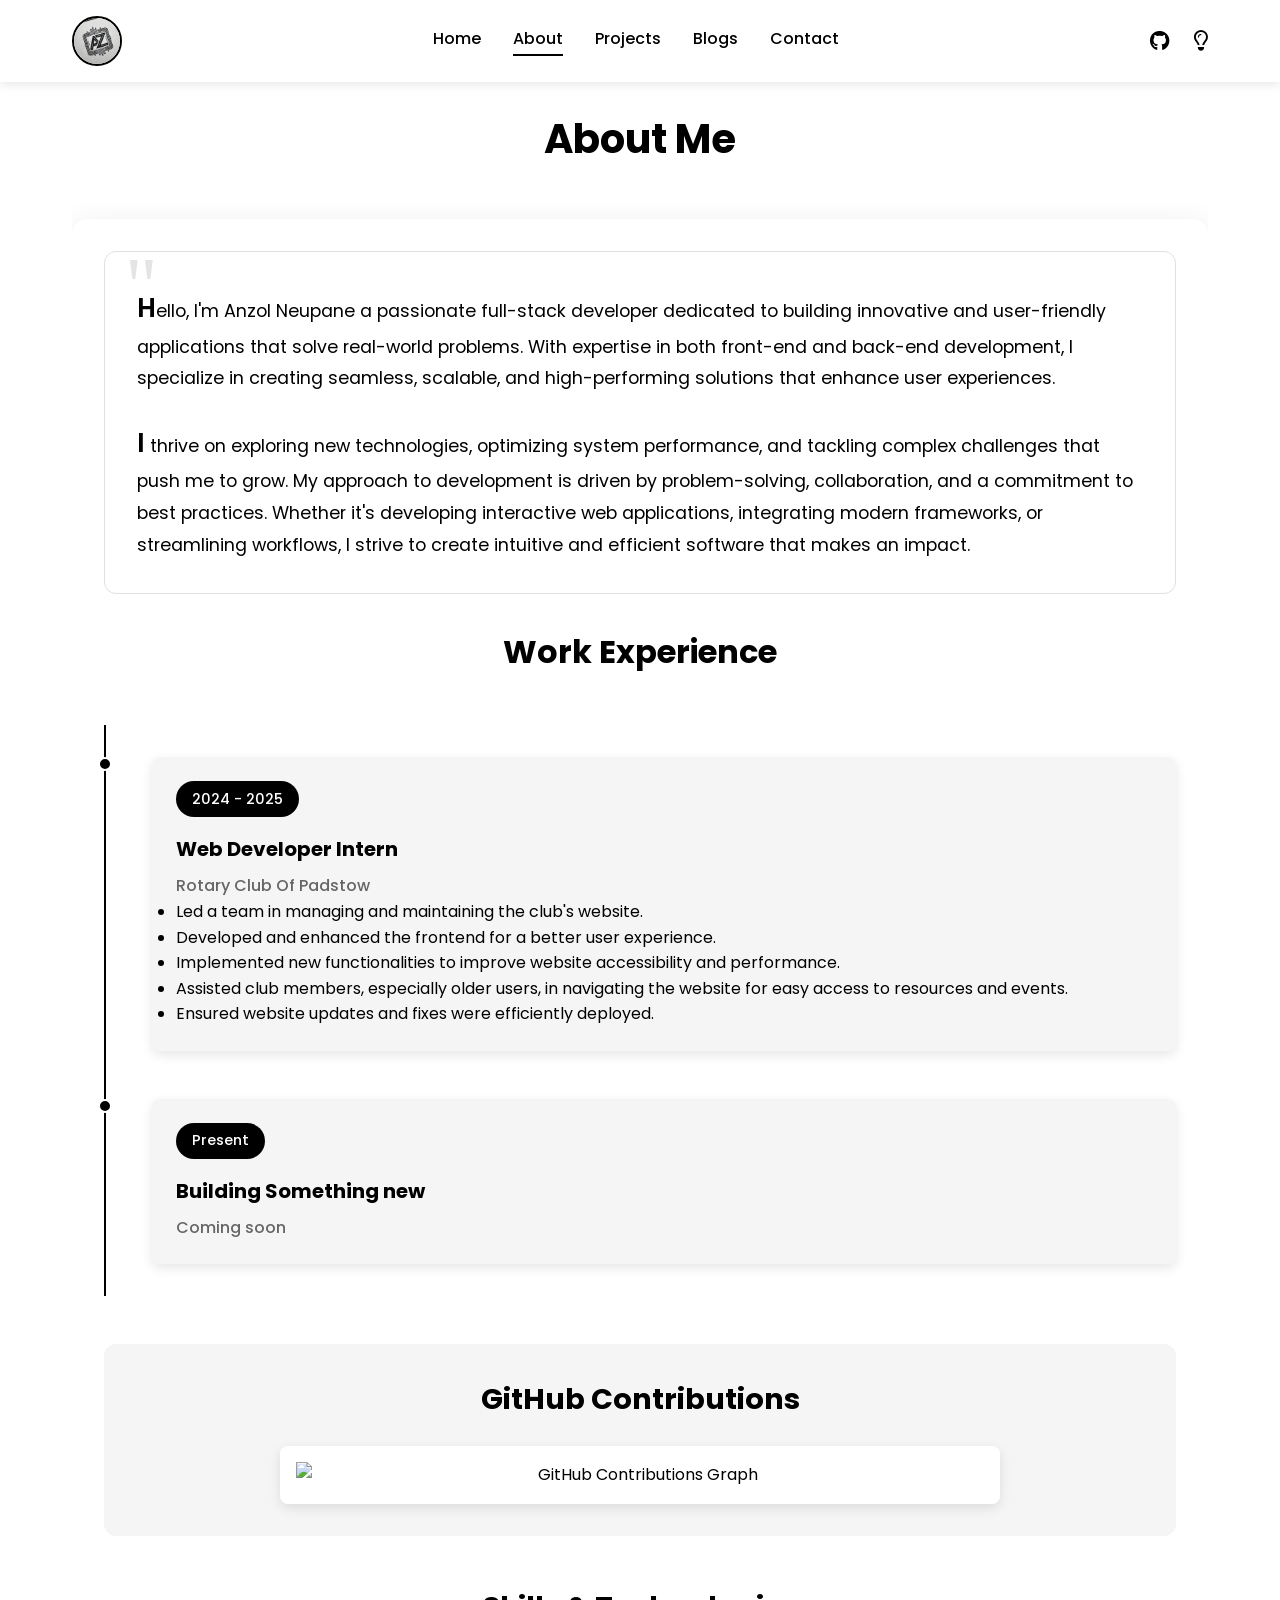
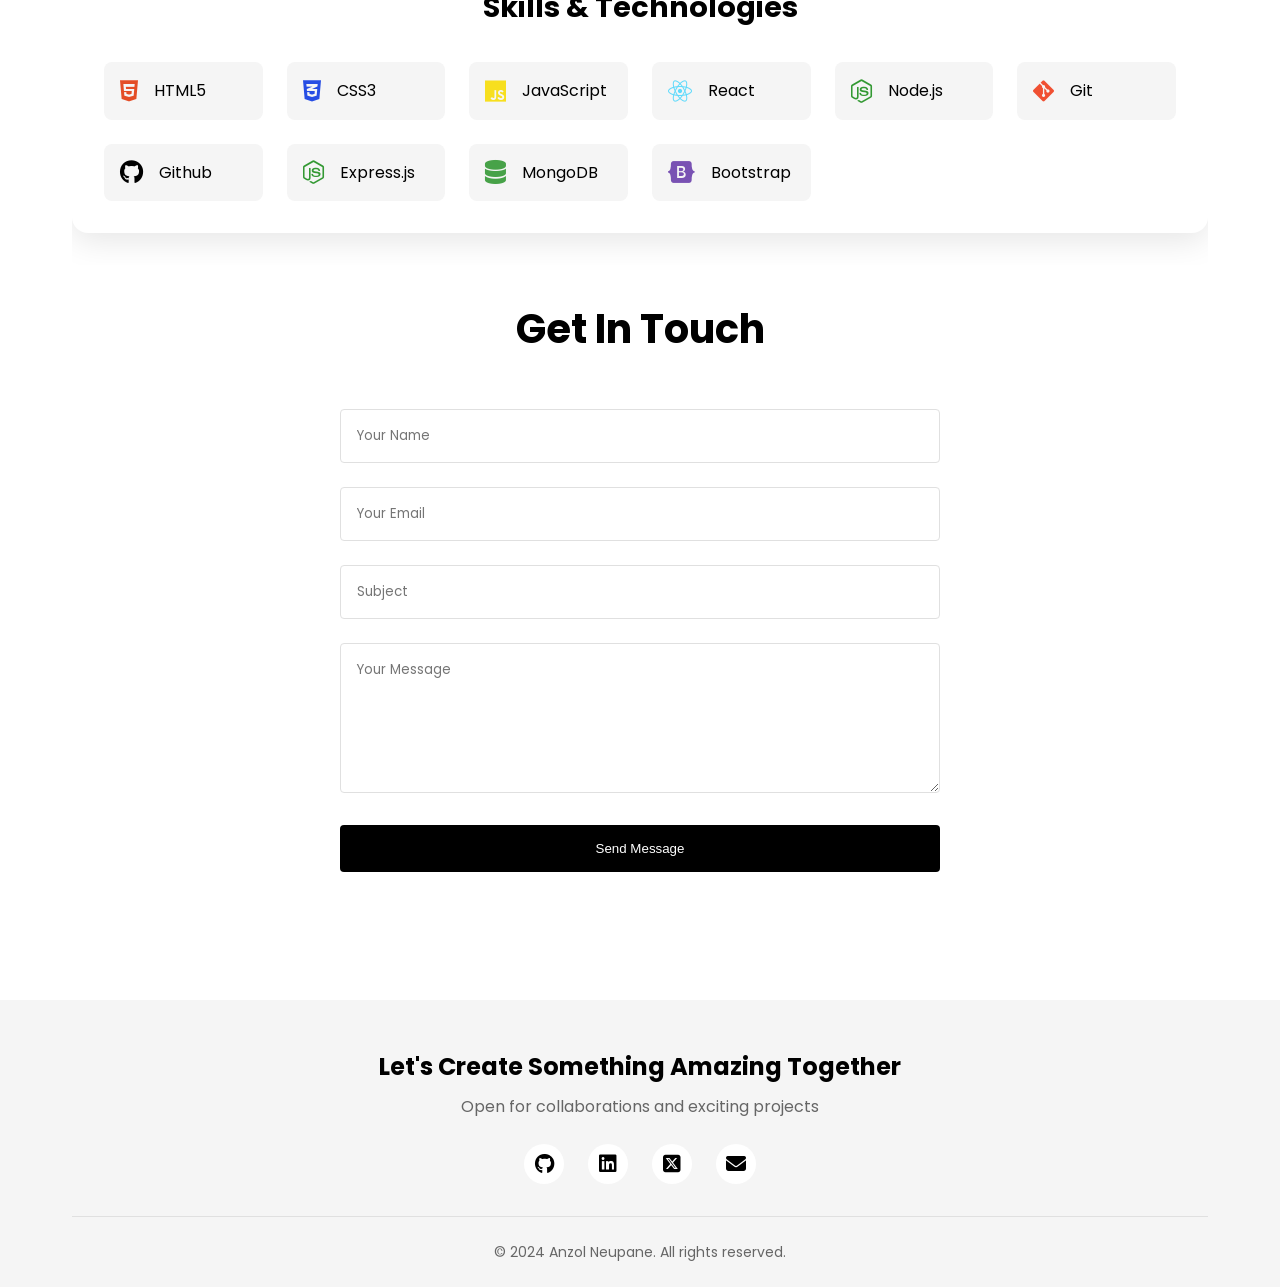
==== about.html @ 5ed71ace "portfolio added" ====
<!DOCTYPE html>
<html lang="en">
<head>
    <meta charset="UTF-8">
    <meta name="viewport" content="width=device-width, initial-scale=1.0">
    <title>About Me - Anzol Neupane</title>
    <link rel="stylesheet" href="style.css">
    <link rel="stylesheet" href="https://cdnjs.cloudflare.com/ajax/libs/font-awesome/6.4.2/css/all.min.css">
    <link href="https://fonts.googleapis.com/css2?family=Poppins:wght@300;400;500;600;700&display=swap" rel="stylesheet">
    <script src="https://cdn.jsdelivr.net/npm/@emailjs/browser@3/dist/email.min.js"></script>
    <script src="https://cdn.jsdelivr.net/npm/typed.js@2.0.12"></script>
</head>
<body>
    <nav>
        <div class="nav-content">
            <div class="nav-left">
                <img src="assets/AZ-LOGO.webp" alt="profile" class="profile-img">
            </div>
            <div class="menu">
                <a href="index.html">Home</a>
                <a href="#" class="active">About</a>
                <a href="projects.html">Projects</a>
                <a href="blogs.html">Blogs</a>
                <a href="/#contact">Contact</a>
            </div>
            <div class="icons">
                <a href="https://github.com/anzol83" target="_blank" rel="noopener noreferrer">
                    <i class="fab fa-github"></i>
                </a>
                <button id="dark-mode-toggle">
                    <i class="fa-regular fa-lightbulb"></i>
                </button>
                <button id="menu-toggle" class="menu-toggle">
                    <i class="fas fa-bars"></i>
                </button>
            </div>
        </div>
    </nav>

    <div class="mobile-menu">
        <a href="index.html" class="mobile-link">Home</a>
        <a href="/" class="mobile-link active">About</a>
        <a href="projects.html" class="mobile-link">Projects</a>
        <a href="/#blogs" class="mobile-link">Blogs</a>
        <a href="/#contact" class="mobile-link">Contact</a>
    </div>

    <main class="content">
        <section class="about-section section">
            <h1 class="section-title">About Me</h1>
            <div class="about-content">
                <div class="about-text">
                    <p>Hello, I'm Anzol Neupane a passionate full-stack developer dedicated to building innovative and user-friendly applications 
                        that solve real-world problems. With expertise in both front-end and back-end development, I specialize in 
                        creating seamless, scalable, and high-performing solutions that enhance user experiences.</p>
                    
                    <p>I thrive on exploring new technologies, optimizing system performance, and tackling complex challenges that 
                        push me to grow. My approach to development is driven by problem-solving, collaboration, and a commitment to 
                        best practices. Whether it's developing interactive web applications, integrating modern frameworks, or streamlining 
                        workflows, I strive to create intuitive and efficient software that makes an impact.</p>

                </div>

                <div class="work-experience">
                    <h2>Work Experience</h2>
                    <div class="timeline">
                        <div class="timeline-item">
                            <div class="timeline-dot"></div>
                            <div class="timeline-content">
                                <div class="timeline-date">2024 - 2025</div>
                                <h3>Web Developer Intern</h3>
                                <h4>Rotary Club Of Padstow</h4>
                                <ul>
                                    <li>Led a team in managing and maintaining the club's website.</li>
                                    <li>Developed and enhanced the frontend for a better user experience.</li>
                                    <li>Implemented new functionalities to improve website accessibility and performance.</li>
                                    <li>Assisted club members, especially older users, in navigating the website for easy access to resources and events.</li>
                                    <li>Ensured website updates and fixes were efficiently deployed.</li>
                                  </ul>
                            </div>
                        </div>

                        <div class="timeline-item">
                            <div class="timeline-dot"></div>
                            <div class="timeline-content">
                                <div class="timeline-date">Present</div>
                                <h3>Building Something new</h3>
                                <h4>Coming soon</h4>
                            </div>
                        </div>
                    </div>
                </div>

                <div class="github-contributions">
                    <h2>GitHub Contributions</h2>
                    <img src="https://ghchart.rshah.org/anzol83" alt="GitHub Contributions Graph" class="contributions-graph">
                </div>

                <div class="skills-section">
                    <h2>Skills & Technologies</h2>
                    <div class="skills-grid">
                        <div class="skill-item">
                            <i class="fab fa-html5"></i>
                            <span>HTML5</span>
                        </div>
                        <div class="skill-item">
                            <i class="fab fa-css3-alt"></i>
                            <span>CSS3</span>
                        </div>
                        <div class="skill-item">
                            <i class="fab fa-js"></i>
                            <span>JavaScript</span>
                        </div>
                        <div class="skill-item">
                            <i class="fab fa-react"></i>
                            <span>React</span>
                        </div>
                        <div class="skill-item">
                            <i class="fab fa-node-js"></i>
                            <span>Node.js</span>
                        </div>
                        <div class="skill-item">
                            <i class="fab fa-git-alt"></i>
                            <span>Git</span>
                        </div>
                        <div class="skill-item">
                            <i class="fa-brands fa-github"></i>
                            <span>Github</span>
                        </div>
                        <div class="skill-item">
                            <i class="fab fa-node-js"></i>
                            <span>Express.js</span>
                        </div>
                        <div class="skill-item">
                            <i class="fas fa-database"></i>
                            <span>MongoDB</span>
                        </div>
                        <div class="skill-item">
                            <i class="fa-brands fa-bootstrap"></i>
                            <span>Bootstrap</span>
                        </div>
                        
                        </div>
                    </div>
                </div>
            </div>
        </section>

        <!-- Get In Touch Section -->
        <section id="contact" class="section">
            <h2 class="section-title">Get In Touch</h2>
            <form id="contact-form" class="contact-form">
                <div class="form-group">
                    <input type="text" id="name" name="name" required placeholder="Your Name">
                </div>
                <div class="form-group">
                    <input type="email" id="email" name="email" required placeholder="Your Email">
                </div>
                <div class="form-group">
                    <input type="text" id="subject" name="subject" required placeholder="Subject">
                </div>
                <div class="form-group">
                    <textarea id="message" name="message" required placeholder="Your Message"></textarea>
                </div>
                <button type="submit" class="submit-btn">Send Message</button>
            </form>
        </section>
    </main>

        <!-- Footer Section  -->
        <footer class="footer">
            <div class="footer-content">
                <div class="footer-info">
                    <h3>Let's Create Something Amazing Together</h3>
                    <p>Open for collaborations and exciting projects</p>
                    <div class="footer-social">
                        <a href="https://github.com/anzol83" target="_blank" rel="noopener noreferrer">
                            <i class="fab fa-github"></i>
                        </a>
                        <a href="https://www.linkedin.com/in/anzol-neupane-276894250/" target="_blank" rel="noopener noreferrer">
                            <i class="fab fa-linkedin"></i>
                        </a>
                        <a href="https://x.com/az_anzol" target="_blank" rel="noopener noreferrer">
                            <i class="fa-brands fa-square-x-twitter"></i>
                        </a>
                        <a href="mailto:angelneupane83@gmail.com">
                            <i class="fas fa-envelope"></i>
                        </a>
                    </div>
                </div>

                <div class="footer-bottom">
                    <p>&copy; 2024 Anzol Neupane. All rights reserved.</p>
                </div>
            </div>
        </footer>  

    <script src="script.js"></script>
</body>
</html>
---- style.css ----
/* CSS Root Styles */
 :root {
  --primary-color: #000000;    /* Main brand color */
  --secondary-color: #666666;  /* Secondary text and elements */
  --text-color: #000000;       /* Default text color */
  --bg-color: #ffffff;         /* Background color */
  --accent-color: #f5f5f5;     /* Subtle background variations */
  --border-color: #e0e0e0;     /* Border and separator color */
  --transition: all 0.3s ease; /* Standard transition for animations */
}

/* Dark Mode Theme */
html.dark {
  --primary-color: #ffffff;
  --secondary-color: #999999;
  --text-color: #ffffff;
  --bg-color: #000000;
  --accent-color: #1a1a1a;
  --border-color: #333333;
}

/* Reset default styles and set box-sizing */
* {
  margin: 0;
  padding: 0;
  box-sizing: border-box;
}

/* Enable smooth scrolling behavior and add padding for fixed header */
html {
  scroll-behavior: smooth;
  scroll-padding-top: 80px;
}

/* Base body styles */
body {
  font-family: 'Poppins', sans-serif;
  background-color: var(--bg-color);
  color: var(--text-color);
  line-height: 1.6;
  transition: background-color 0.3s, color 0.3s;
}

/* Navigation Bar */
nav {
  position: fixed;
  top: 0;
  left: 0;
  right: 0;
  background-color: var(--bg-color);
  z-index: 1000;
  box-shadow: 0 2px 10px rgba(0, 0, 0, 0.1);
}

/* Navigation content container */
.nav-content {
  max-width: 1200px;
  margin: 0 auto;
  padding: 1rem 2rem;
  display: flex;
  align-items: center;
  justify-content: space-between;
}

/* Left side of navigation (logo area) */
.nav-left {
  display: flex;
  align-items: center;
  gap: 1rem;
}

.nav-name {
  font-size: 1.2rem;
  font-weight: 600;
}

/* Profile image in navigation */
.profile-img {
  width: 50px;
  height: 50px;
  border-radius: 50%;
  object-fit: cover;
  border: 2px solid var(--primary-color);
}

/* Navigation menu links */
.menu {
  display: flex;
  gap: 2rem;
}

/* Individual menu links */
.menu a {
  color: var(--text-color);
  text-decoration: none;
  font-weight: 500;
  transition: var(--transition);
  position: relative;
  padding-bottom: 4px;
}

/* Animated underline effect for menu links */
.menu a::after {
  content: '';
  position: absolute;
  bottom: 0;
  left: 0;
  width: 0;
  height: 2px;
  background-color: var(--primary-color);
  transition: width 0.3s ease;
}

.menu a:hover::after,
.menu a.active::after {
  width: 100%;
}

/* Navigation icons (GitHub, dark mode toggle, menu) */
.icons {
  display: flex;
  gap: 1.5rem;
  align-items: center;
}

.icons a, .icons button {
  color: var(--text-color);
  text-decoration: none;
  font-size: 1.25rem;
  background: none;
  border: none;
  cursor: pointer;
  transition: var(--transition);
}

.icons a:hover, .icons button:hover {
  color: var(--primary-color);
  transform: translateY(-2px);
}

/* Mobile menu toggle button */
.menu-toggle {
  display: none;
  background: none;
  border: none;
  cursor: pointer;
  padding: 0.5rem;
  transition: var(--transition);
}

.menu-toggle i {
  font-size: 1.5rem;
  transition: transform 0.3s ease;
}

/* Mobile navigation menu */
.mobile-menu {
  display: none;
  position: fixed;
  top: 80px;
  left: 0;
  right: 0;
  background-color: var(--bg-color);
  padding: 0;
  transform: translateY(-100%);
  transition: transform 0.3s ease;
  box-shadow: 0 4px 12px rgba(0, 0, 0, 0.1);
  z-index: 999;
}

/* Active state for mobile menu */
.mobile-menu.active {
  transform: translateY(0);
}

/* Mobile menu links */
.mobile-link {
  display: block;
  padding: 1rem 2rem;
  color: var(--text-color);
  text-decoration: none;
  font-weight: 500;
  transition: var(--transition);
  border-bottom: 1px solid var(--border-color);
}

.mobile-link:hover,
.mobile-link.active {
  background-color: var(--accent-color);
  padding-left: 2.5rem;
  color: var(--primary-color);
}

/* Main content container */
.content {
  max-width: 1200px;
  margin: 0 auto;
  padding: 80px 2rem 2rem;
}

/* Hero Section */
.hero-section {
  min-height: calc(100vh - 100px);
  display: flex;
  align-items: center;
  justify-content: center;
}

/* Hero content layout */
.hero-content {
  width: 100%;
  display: flex;
  align-items: center;
  justify-content: space-between;
  gap: 4rem;
}

/* Hero text content */
.hero-text {
  flex: 1;
}

.name {
  font-size: 3.5rem;
  font-weight: 700;
  margin-bottom: 1rem;
  color: var(--primary-color);
}

.hero-description {
  font-size: 1.25rem;
  color: var(--secondary-color);
  margin-bottom: 2rem;
  max-width: 600px;
}

/* Hero image container with glow effect */
.hero-image {
  flex: 1;
  position: relative;
  display: flex;
  justify-content: center;
  align-items: center;
}

/* Glow effect */
.image-glow {
  position: absolute;
  width: 100%;
  height: 100%;
  background: radial-gradient(circle at center, rgba(0,0,0,0.1) 0%, transparent 70%);
  filter: blur(20px);
  z-index: 1;
}

/* Profile image styling */
.profile-hero-img {
  width: 400px;
  height: 400px;
  border-radius: 50%;
  object-fit: cover;
  border: 4px solid var(--bg-color);
  box-shadow: 0 20px 40px rgba(0,0,0,0.1);
  position: relative;
  z-index: 2;
  transition: transform 0.5s ease;
}

.profile-hero-img:hover {
  transform: scale(1.02);
}

/* Hero section buttons */
.hero-buttons {
  display: flex;
  gap: 1rem;
  align-items: center;
}

/* about and resume button styles */
.about-btn, .resume-btn {
  min-width: 160px;
  display: inline-flex;
  align-items: center;
  justify-content: center;
  padding: 1rem 2rem;
  border-radius: 4px;
  transition: var(--transition);
  font-weight: 500;
  cursor: pointer;
  border: 2px solid var(--primary-color);
  text-decoration: none;
}

/* (About) button */
.about-btn {
  background-color: var(--primary-color);
  color: var(--bg-color);
  position: relative;
  overflow: hidden;
  z-index: 1;
}

.about-btn::before {
  content: '';
  position: absolute;
  top: 0;
  left: -100%;
  width: 100%;
  height: 100%;
  background-color: var(--bg-color);
  transition: transform 0.5s ease;
  z-index: -1;
}

.about-btn:hover::before {
  transform: translateX(100%);
}

.about-btn:hover {
  color: var(--primary-color);
  transform: translateY(-2px);
  box-shadow: 0 4px 12px rgba(0, 0, 0, 0.1);
}

/* (Resume) button */
.resume-btn {
  background-color: transparent;
  color: var(--primary-color);
  gap: 0.5rem;
}

.resume-btn i {
  font-size: 1.1rem;
  transition: transform 0.3s ease;
}

.resume-btn:hover {
  background-color: var(--primary-color);
  color: var(--bg-color);
  transform: translateY(-2px);
  box-shadow: 0 4px 12px rgba(0, 0, 0, 0.1);
}

.resume-btn:hover i {
  transform: translateY(-2px);
}

/* Section Styles */
.section {
  padding: 2rem 0;
}

.section-title {
  font-size: 2.5rem;
  font-weight: 700;
  margin-bottom: 3rem;
  text-align: center;
  color: var(--primary-color);
}

/* Projects Section */
.projects-grid {
  display: grid;
  grid-template-columns: repeat(2, 1fr);
  gap: 1.5rem;
  padding: 0 1rem;
  margin: 0 auto;
}

/* Individual project card */
.project-card {
  background-color: var(--accent-color);
  border-radius: 12px;
  overflow: hidden;
  transition: all 0.4s cubic-bezier(0.4, 0, 0.2, 1);
  position: relative;
  border: 1px solid var(--border-color);
  height: 100%;
  display: flex;
  flex-direction: column;
}

/* Project image container */
.project-image {
  position: relative;
  height: 200px;
  overflow: hidden;
}

.project-image img {
  width: 100%;
  height: 100%;
  object-fit: cover;
  transition: transform 0.7s cubic-bezier(0.4, 0, 0.2, 1);
}

/* Project overlay with buttons */
.project-overlay {
  position: absolute;
  inset: 0;
  background: linear-gradient(to top, 
      rgba(0, 0, 0, 0.9) 0%,
      rgba(0, 0, 0, 0.7) 50%,
      rgba(0, 0, 0, 0.4) 100%);
  display: flex;
  align-items: center;
  justify-content: center;
  opacity: 0;
  transition: all 0.4s ease;
}

/* Project buttons */
.project-buttons {
  display: flex;
  gap: 1rem;
  transform: translateY(20px);
  opacity: 0;
  transition: all 0.4s cubic-bezier(0.4, 0, 0.2, 1);
}

.project-btn {
  padding: 0.6rem 1.25rem;
  background: var(--bg-color);
  color: var(--primary-color);
  text-decoration: none;
  border-radius: 6px;
  font-weight: 500;
  font-size: 0.9rem;
  transition: all 0.3s ease;
  border: 2px solid var(--bg-color);
}

/* Project information */
.project-info {
  padding: 1.5rem;
  flex-grow: 1;
  display: flex;
  flex-direction: column;
}

.project-info h3 {
  font-size: 1.25rem;
  font-weight: 600;
  margin-bottom: 0.75rem;
  color: var(--primary-color);
}

.project-info p {
  color: var(--secondary-color);
  line-height: 1.5;
  margin-bottom: 1rem;
  font-size: 0.95rem;
  flex-grow: 1;
}

/* Project technologies */
.project-tech {
  display: flex;
  flex-wrap: wrap;
  gap: 0.5rem;
}

.project-tech span {
  padding: 0.35rem 0.75rem;
  background-color: var(--bg-color);
  border-radius: 20px;
  font-size: 0.8rem;
  font-weight: 500;
  color: var(--primary-color);
  border: 1px solid var(--border-color);
  transition: all 0.3s ease;
}

/* Project Links for Mobile */
.project-links {
  display: none;
  position: absolute;
  bottom: 0;
  left: 0;
  width: 100%;
  background: rgba(0, 0, 0, 0.8);
  /* color: white; */
  padding: 10px;
  text-align: center;
}

.project-links a {
  margin: 0 5px;
  text-decoration: none;
  /* color: white; */
  font-weight: bold;
}

/* View all buttons */
.view-all-projects,
.view-all-blogs {
  text-align: center;
  margin-top: 3rem;
}

.view-all-btn {
  display: inline-flex;
  align-items: center;
  gap: 0.75rem;
  padding: 1rem 2rem;
  background-color: var(--accent-color);
  color: var(--text-color);
  text-decoration: none;
  border-radius: 8px;
  font-weight: 500;
  transition: var(--transition);
  border: 2px solid var(--primary-color);
  position: relative;
  overflow: hidden;
}

.view-all-btn::before {
  content: '';
  position: absolute;
  top: 0;
  left: -100%;
  width: 100%;
  height: 100%;
  background-color: var(--primary-color);
  transition: transform 0.5s ease;
  z-index: 0;
}

.view-all-btn:hover::before {
  transform: translateX(100%);
}

.view-all-btn span,
.view-all-btn i {
  position: relative;
  z-index: 1;
}

.view-all-btn:hover {
  color: var(--bg-color);
  transform: translateY(-2px);
}

.view-all-btn:hover i {
  transform: translateX(4px);
}

/* Hover effect for project card */
.project-card:hover {
  transform: translateY(-6px);
  box-shadow: 0 12px 24px rgba(0, 0, 0, 0.1);
}

/* Hover effect for project image */
.project-card:hover .project-image img {
  transform: scale(1.1);
}

/* Hover effect for project overlay */
.project-card:hover .project-overlay {
  opacity: 1;
}

/* Hover effect for project buttons */
.project-card:hover .project-buttons {
  transform: translateY(0);
  opacity: 1;
}

/* Hover effect for project button */
.project-btn:hover {
  background: transparent;
  color: white;
  transform: translateY(-2px);
}

/* Hover effect for project links */
.project-card:hover .project-links,
.project-card:active .project-links {
  display: block;
}

/* Mobile and Tablet Styles */
@media screen and (max-width: 768px) {
  .projects-grid {
    grid-template-columns: 1fr; /* Single column on mobile */
  }

  .project-card {
    margin-bottom: 20px;
  }

  /* Show the links directly on mobile */
  .project-links {
    display: block; /* Always visible on mobile */
  }

  .project-btn {
    width: 100%;
    margin-top: 10px;
  }

  /* Show the project buttons only on mobile */
  .project-buttons {
    display: none; /* Show project buttons on mobile and tablet */
  }
}

/* Desktop and Larger Screens (force hidden links) */
@media screen and (min-width: 769px) {
  .project-links {
    display: none; /* Hidden on desktop and larger screens */
  }

  /* Hide project buttons on desktop and larger screens */
  .project-buttons {
    display: none; /* Hide project buttons on larger screens */
  }
}

/* Blog Section */
.blogs-container {
  max-width: 1000px;
  margin: 0 auto;
}

.blog-post {
  padding: 2rem;
  border-bottom: 1px solid var(--border-color);
  transition: var(--transition);
}

.blog-post:hover {
  background-color: var(--accent-color);
}

.blog-date {
  color: var(--secondary-color);
  font-size: 0.875rem;
  margin-bottom: 0.5rem;
}

.blog-title {
  font-size: 1.5rem;
  margin-bottom: 1rem;
  color: var(--primary-color);
}

.blog-excerpt {
  color: var(--secondary-color);
  margin-bottom: 1rem;
}

.read-more {
  color: var(--primary-color);
  text-decoration: none;
  font-weight: 500;
  display: inline-flex;
  align-items: center;
  gap: 0.5rem;
}

.read-more:hover i {
  transform: translateX(4px);
}

/* Contact Form Section */
.contact-form {
  max-width: 600px;
  margin: 0 auto;
}

.form-group {
  margin-bottom: 1.5rem;
}

.form-group input,
.form-group textarea {
  width: 100%;
  padding: 1rem;
  border: 1px solid var(--border-color);
  border-radius: 4px;
  font-family: inherit;
  transition: var(--transition);
  background-color: var(--bg-color);
  color: var(--text-color);
}

.form-group input:focus,
.form-group textarea:focus {
  outline: none;
  border-color: var(--primary-color);
  box-shadow: 0 0 0 2px rgba(0, 0, 0, 0.1);
}

.form-group textarea {
  min-height: 150px;
  resize: vertical;
}

.submit-btn {
  width: 100%;
  padding: 1rem;
  background-color: var(--primary-color);
  color: var(--bg-color);
  border: none;
  border-radius: 4px;
  cursor: pointer;
  transition: var(--transition);
  font-weight: 500;
}

.submit-btn:hover {
  opacity: 0.9;
  transform: translateY(-2px);
}

/* About Page Styles */
.about-section {
  padding-top: 27px;
  position: relative;
  overflow: hidden;
}

.about-section::before {
  content: '';
  position: absolute;
  top: 0;
  left: 0;
  right: 0;
  height: 200px;

  z-index: -1;
  transform-origin: top left;
}

.about-content {
  margin: 0 auto;
  padding: 2rem;
  background: var(--bg-color);
  border-radius: 16px;
  box-shadow: 0 8px 32px rgba(0, 0, 0, 0.1);
  transition: transform 0.3s ease;
}

.about-content:hover {
  transform: translateY(-5px);
}

.about-text {
  position: relative;
  padding: 2rem;
  background: var(--bg-color);
  border-radius: 12px;
  border: 1px solid var(--border-color);
}

.about-text::before {
  content: '"';
  position: absolute;
  top: -30px;
  left: 20px;
  font-size: 5rem;
  color: var(--primary-color);
  opacity: 0.1;
  font-family: Georgia, serif;
}

.about-text p {
  margin-bottom: 1.5rem;
  color: var(--text-color);
  font-size: 1.1rem;
  line-height: 1.8;
  position: relative;
  z-index: 1;
}

.about-text p:last-child {
  margin-bottom: 0;
}

.about-text p::first-letter {
  font-size: 1.5em;
  font-weight: 600;
  color: var(--primary-color);
}

 /* Work Experience Section */
 .work-experience {
  margin: 2rem 0;
  position: relative;
}

.index-work{
  margin: -20px;
}

.work-experience h2 {
  font-size: 1.998rem;
  color: var(--primary-color);
  margin-bottom: 2rem;
  text-align: center;
  position: relative;
  padding-bottom: 1rem;
}

.timeline {
  position: relative;
  padding: 2rem 0;
}

.timeline::before {
  content: '';
  position: absolute;
  left: 0;
  top: 0;
  height: 100%;
  width: 2px;
  background-color: var(--primary-color);
}

.timeline-item {
  position: relative;
  padding-left: 3rem;
  margin-bottom: 3rem;
}

.timeline-item:last-child {
  margin-bottom: 0;
}

.timeline-dot {
  position: absolute;
  left: -6px;
  top: 0;
  width: 14px;
  height: 14px;
  border-radius: 50%;
  background-color: var(--primary-color);
  border: 2px solid var(--bg-color);
}

.timeline-content {
  background-color: var(--accent-color);
  padding: 1.5rem;
  border-radius: 8px;
  box-shadow: 0 4px 12px rgba(0, 0, 0, 0.1);
  transition: transform 0.3s ease;
}

.timeline-content:hover {
  transform: translateY(-4px);
}

.timeline-date {
  display: inline-block;
  padding: 0.4rem 1rem;
  background-color: var(--primary-color);
  color: var(--bg-color);
  border-radius: 20px;
  font-size: 0.9rem;
  font-weight: 500;
  margin-bottom: 1rem;
}

.timeline-content h3 {
  font-size: 1.25rem;
  color: var(--primary-color);
  margin-bottom: 0.5rem;
}

.timeline-content h4 {
  font-size: 1rem;
  color: var(--secondary-color);
  margin-bottom: 0;
  font-weight: 500;
}

/* GitHub Contributions Section */
.github-contributions {
  margin: 3rem 0;
  padding: 2rem;
  background: var(--accent-color);
  border-radius: 12px;
  text-align: center;
}

.github-contributions h2 {
  margin-bottom: 1.5rem;
  font-size: 1.8rem;
  color: var(--primary-color);
}

.contributions-graph {
  width: 100%;
  max-width: 720px;
  height: auto;
  border-radius: 8px;
  margin: 0 auto;
  display: block;
  background: var(--bg-color);
  padding: 1rem;
  box-shadow: 0 4px 12px rgba(0, 0, 0, 0.1);
  transition: transform 0.3s ease;
}

.contributions-graph:hover {
  transform: scale(1.02);
}

/* Skills Section */
.skills-section {
  margin-top: 3rem;
}

.skills-section h2 {
  margin-bottom: 2rem;
  font-size: 1.8rem;
  text-align: center;
  color: var(--primary-color);
}

.skills-grid {
  display: grid;
  grid-template-columns: repeat(auto-fit, minmax(150px, 1fr));
  gap: 1.5rem;
  margin-top: 2rem;
}

.skill-item {
  display: flex;
  align-items: center;
  gap: 1rem;
  padding: 1rem;
  background: var(--accent-color);
  border-radius: 8px;
  transition: var(--transition);
}

.skill-item:hover {
  transform: translateY(-2px);
  box-shadow: 0 4px 12px rgba(0, 0, 0, 0.1);
}

.skill-item i {
  font-size: 1.5rem;
}

/* Skill icons colors */
.skill-item .fa-html5 { color: #E44D26; }
.skill-item .fa-css3-alt { color: #264DE4; }
.skill-item .fa-js { color: #F7DF1E; }
.skill-item .fa-react { color: #61DAFB; }
.skill-item .fa-node-js { color: #339933; }
.skill-item .fa-git-alt { color: #F05032; }
.skill-item .fa-database { color: #47A248; }
.skill-item .fa-bootstrap { color: #7952B3; }

/* Go to Top Button */
.go-top-btn {
  position: fixed;
  bottom: 20px;
  right: 20px;
  width: 50px;
  height: 50px;
  background-color: var(--primary-color);
  color: var(--bg-color);
  border: none;
  border-radius: 50%;
  font-size: 24px;
  font-weight: bold;
  cursor: pointer;
  display: none;
  align-items: center;
  justify-content: center;
  box-shadow: 0 4px 8px rgba(0, 0, 0, 0.2);
  transition: opacity 0.3s ease, transform 0.3s ease;
  z-index: 1000;
}

.go-top-btn:hover {
  transform: translateY(-3px);
  background-color: var(--secondary-color);
}

/* Footer Section */
.footer {
  background-color: var(--accent-color);
  padding: 3rem 0 1.5rem;
  margin-top: 4rem;
}

.footer-content {
  max-width: 1200px;
  margin: 0 auto;
  padding: 0 2rem;
}

.footer-info {
  text-align: center;
}

.footer-info h3 {
  font-size: 1.5rem;
  font-weight: 700;
  margin-bottom: 0.5rem;
  color: var(--primary-color);
}

.footer-info p {
  color: var(--secondary-color);
  margin-bottom: 1.5rem;
}

.footer-social {
  display: flex;
  justify-content: center;
  gap: 1.5rem;
  margin-bottom: 2rem;
}

.footer-social a {
  color: var(--text-color);
  font-size: 1.25rem;
  transition: var(--transition);
  padding: 0.5rem;
  position: relative;
  display: flex;
  align-items: center;
  justify-content: center;
  width: 40px;
  height: 40px;
  border-radius: 50%;
  background-color: var(--bg-color);
  text-decoration: none;
}

.footer-social a:hover {
  color: var(--primary-color);
  transform: translateY(-4px);
  box-shadow: 0 4px 12px rgba(0, 0, 0, 0.1);
}

.footer-bottom {
  text-align: center;
  padding-top: 1.5rem;
  border-top: 1px solid var(--border-color);
}

.footer-bottom p {
  color: var(--secondary-color);
  font-size: 0.875rem;
}

/* Responsive Design
 * Media queries for different screen sizes
 */
@media (max-width: 768px) {
  /* Tablet and mobile styles */
  .menu {
    display: none;
  }

  .menu-toggle {
    display: block;
  }

  .mobile-menu {
    display: block;
  }

  .name {
    font-size: 2.5rem;
  }

  .hero-content {
    flex-direction: column-reverse;
    text-align: center;
    gap: 2rem;
  }

  .hero-image {
    margin-top: -150px;
  }

  .profile-hero-img {
    width: 250px;
    height: 250px;
  }

  .hero-description {
    margin-left: auto;
    margin-right: auto;
  }

  .hero-text {
    margin-top: -20px;
  }

  .projects-grid {
    grid-template-columns: 1fr;
  }

  .hero-buttons {
    justify-content: center;
  }

  .about-btn, .resume-btn {
    min-width: 180px;
  }

  .about-text p {
    font-size: 1rem;
  }

  .github-contributions {
    padding: 1.5rem;
  }

  .github-contributions h2,
  .skills-section h2 {
    font-size: 1.5rem;
  }
}

@media (max-width: 480px) {
  /* Mobile-specific styles */
  .profile-hero-img {
    width: 200px;
    height: 200px;
    margin-top: 20px;
  }

  .name {
    font-size: 2rem;
  }

  .hero-description {
    font-size: 1.1rem;
  }

  .hero-text {
    margin-top: -10px;
  }

  .hero-buttons {
    flex-direction: column;
    gap: 1rem;
    width: 100%;
  }

  .about-btn, .resume-btn {
    width: 100%;
    min-width: unset;
  }

  .about-content {
    padding: 0 1rem;
  }

  .timeline-content {
    padding: 1rem;
  }
  
  .timeline-date {
    font-size: 0.8rem;
  }
  
  .timeline-content h3 {
    font-size: 1.1rem;
  }
  
  .timeline-content h4 {
    font-size: 0.9rem;
  }

  .github-contributions {
    padding: 1rem;
    margin: 2rem 0;
  }

  .section-title {
    font-size: 2rem;
  }

  .blog-title {
    font-size: 1.25rem;
  }

  .footer-info h3 {
    font-size: 1.25rem;
  }
}
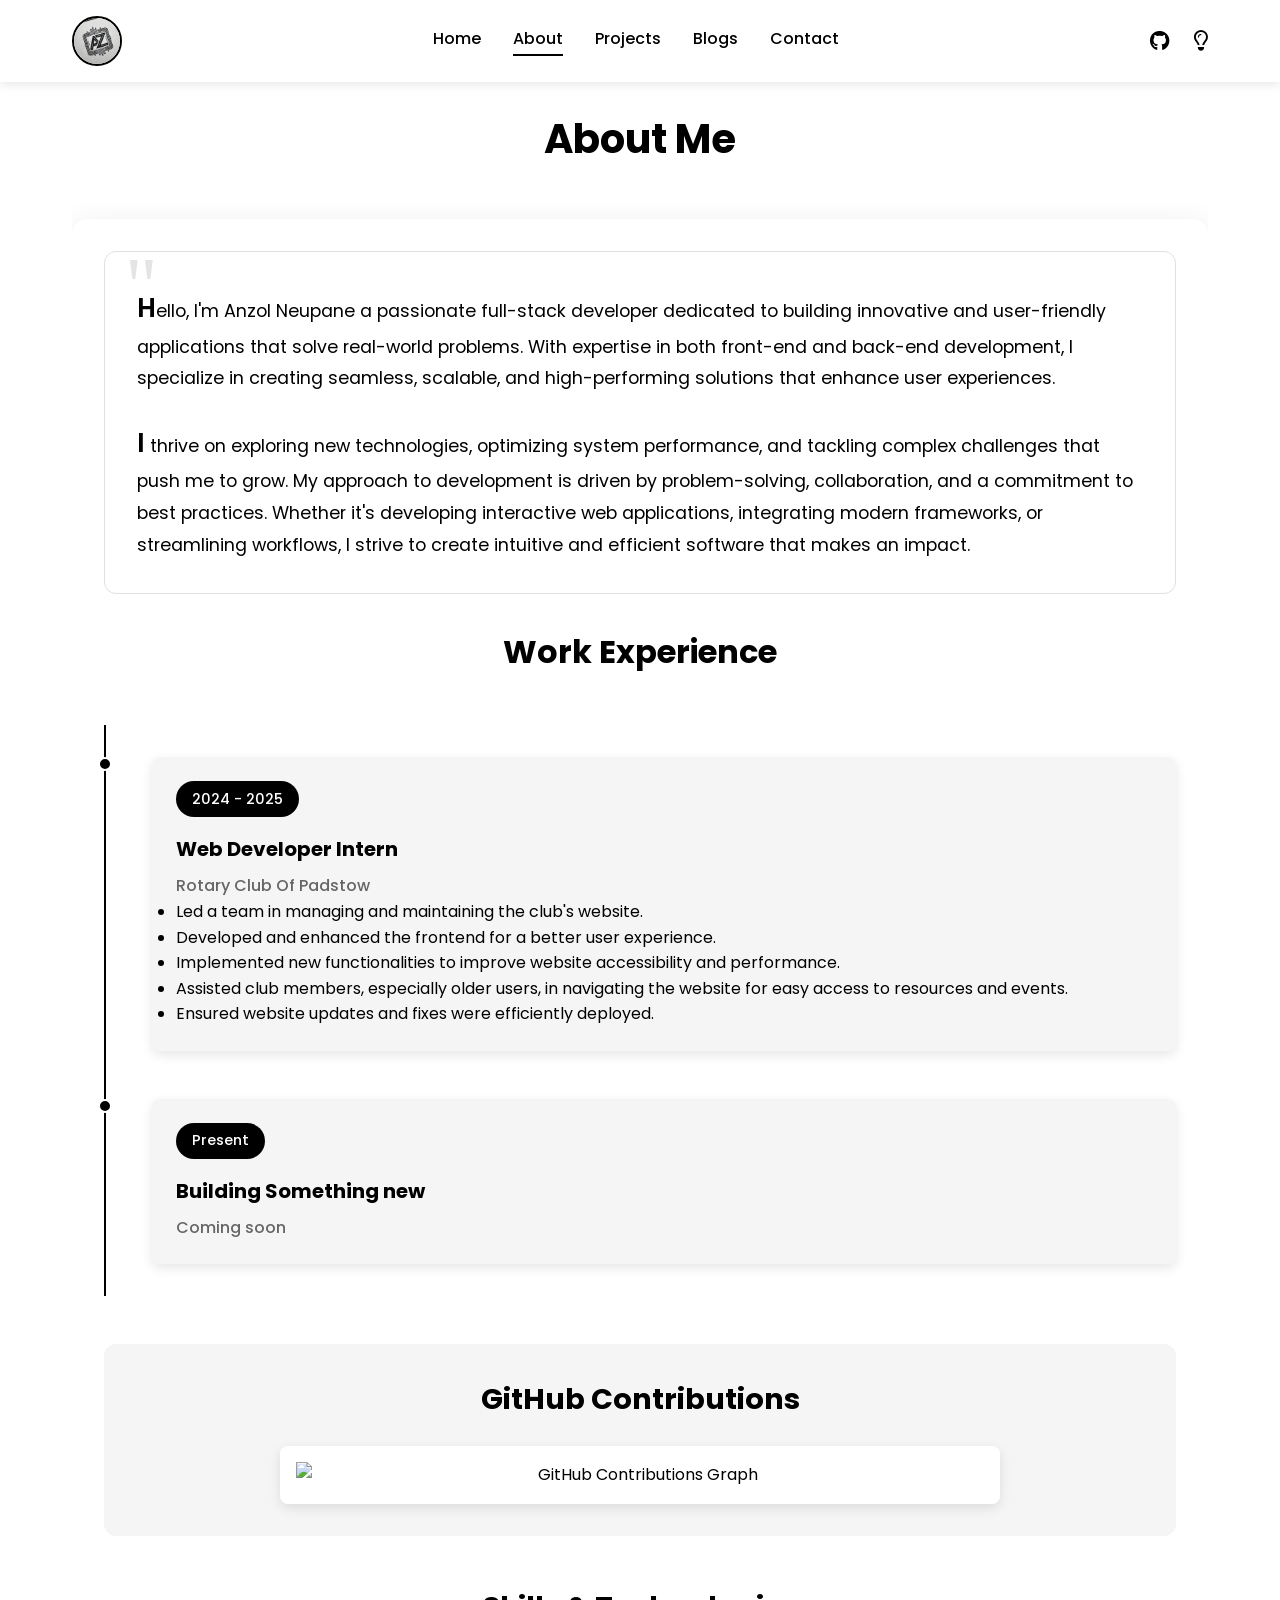
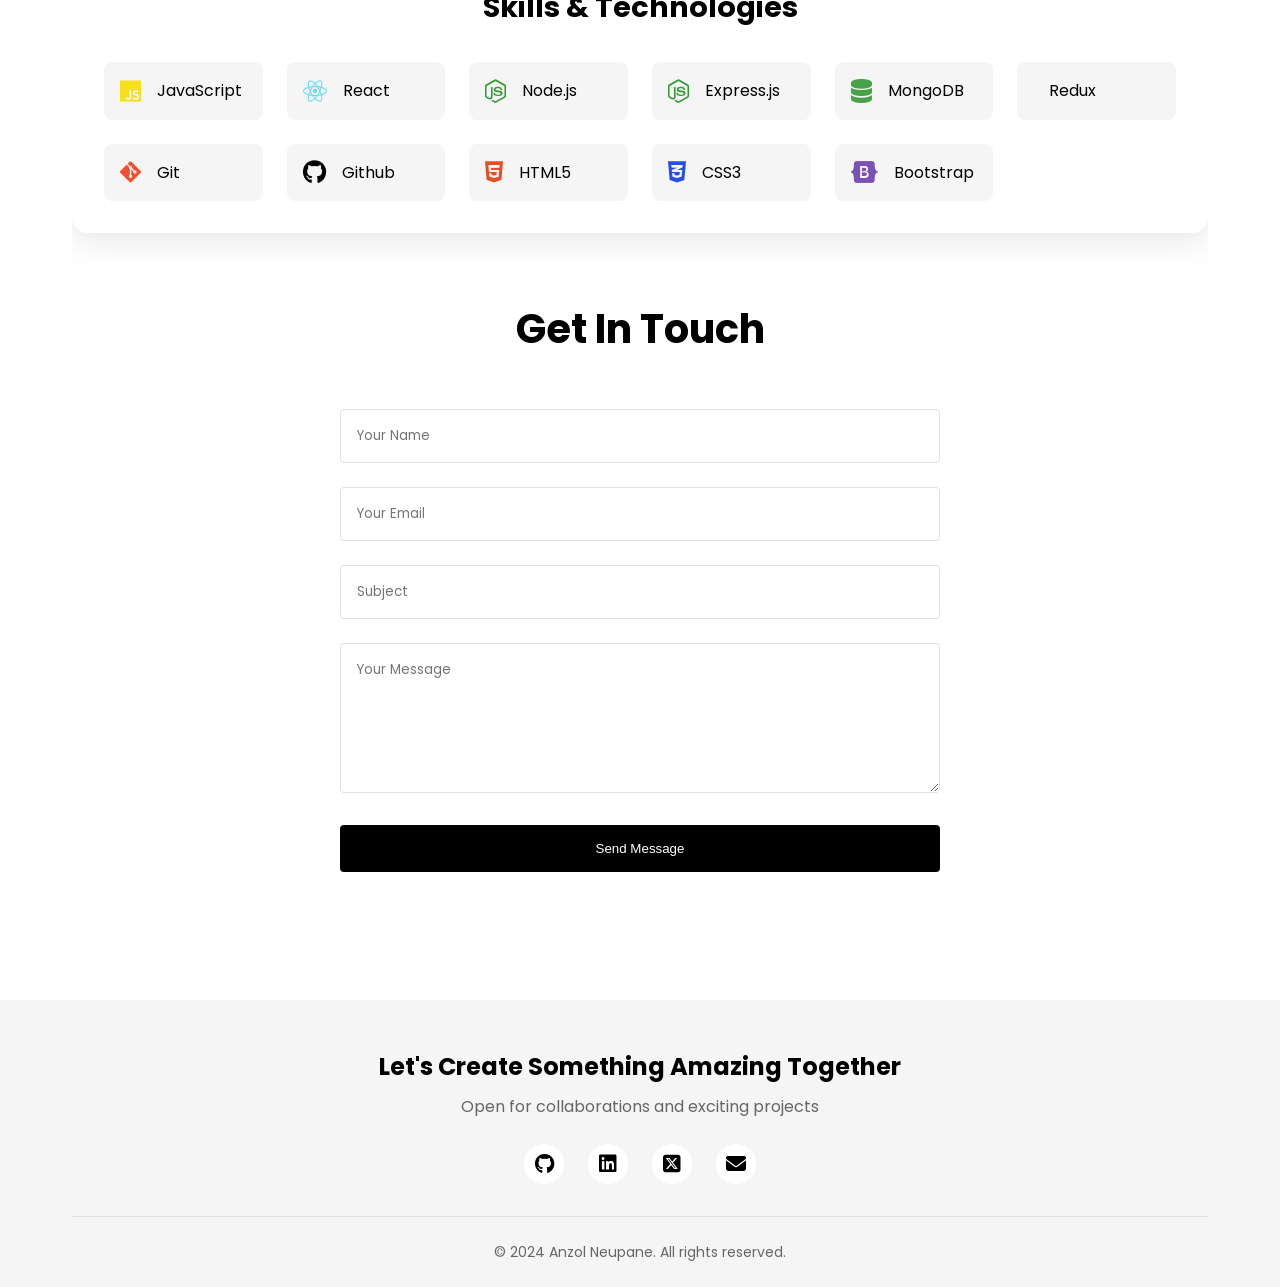
==== commit 14fcacd5: "skills section edited" ====
--- a/about.html
+++ b/about.html
@@ -39,9 +39,9 @@
 
     <div class="mobile-menu">
         <a href="index.html" class="mobile-link">Home</a>
-        <a href="/" class="mobile-link active">About</a>
+        <a href="#" class="mobile-link active">About</a>
         <a href="projects.html" class="mobile-link">Projects</a>
-        <a href="/#blogs" class="mobile-link">Blogs</a>
+        <a href="blogs.html" class="mobile-link">Blogs</a>
         <a href="/#contact" class="mobile-link">Contact</a>
     </div>
 
@@ -100,41 +100,45 @@
                     <h2>Skills & Technologies</h2>
                     <div class="skills-grid">
                         <div class="skill-item">
+                            <i class="fab fa-js"></i>
+                            <span>JavaScript</span>
+                        </div>
+                        <div class="skill-item">
+                            <i class="fab fa-react"></i>
+                            <span>React</span>
+                        </div>
+                        <div class="skill-item">
+                            <i class="fab fa-node-js"></i>
+                            <span>Node.js</span>
+                        </div>
+                        <div class="skill-item">
+                            <i class="fab fa-node-js"></i>
+                            <span>Express.js</span>
+                        </div>
+                        <div class="skill-item">
+                            <i class="fas fa-database"></i>
+                            <span>MongoDB</span>
+                        </div>
+                        <div class="skill-item">
+                            <i class="fa-brands fa-redux"></i>
+                            <span>Redux</span>
+                        </div>
+                        <div class="skill-item">
+                            <i class="fab fa-git-alt"></i>
+                            <span>Git</span>
+                        </div>
+                        <div class="skill-item">
+                            <i class="fa-brands fa-github"></i>
+                            <span>Github</span>
+                        </div>
+                        <div class="skill-item">
                             <i class="fab fa-html5"></i>
                             <span>HTML5</span>
                         </div>
                         <div class="skill-item">
                             <i class="fab fa-css3-alt"></i>
                             <span>CSS3</span>
-                        </div>
-                        <div class="skill-item">
-                            <i class="fab fa-js"></i>
-                            <span>JavaScript</span>
-                        </div>
-                        <div class="skill-item">
-                            <i class="fab fa-react"></i>
-                            <span>React</span>
-                        </div>
-                        <div class="skill-item">
-                            <i class="fab fa-node-js"></i>
-                            <span>Node.js</span>
-                        </div>
-                        <div class="skill-item">
-                            <i class="fab fa-git-alt"></i>
-                            <span>Git</span>
-                        </div>
-                        <div class="skill-item">
-                            <i class="fa-brands fa-github"></i>
-                            <span>Github</span>
-                        </div>
-                        <div class="skill-item">
-                            <i class="fab fa-node-js"></i>
-                            <span>Express.js</span>
-                        </div>
-                        <div class="skill-item">
-                            <i class="fas fa-database"></i>
-                            <span>MongoDB</span>
-                        </div>
+                        </div>                      
                         <div class="skill-item">
                             <i class="fa-brands fa-bootstrap"></i>
                             <span>Bootstrap</span>
@@ -180,7 +184,7 @@
                         <a href="https://www.linkedin.com/in/anzol-neupane-276894250/" target="_blank" rel="noopener noreferrer">
                             <i class="fab fa-linkedin"></i>
                         </a>
-                        <a href="https://x.com/az_anzol" target="_blank" rel="noopener noreferrer">
+                        <a href="https://x.com/az_anzol83" target="_blank" rel="noopener noreferrer">
                             <i class="fa-brands fa-square-x-twitter"></i>
                         </a>
                         <a href="mailto:angelneupane83@gmail.com">
@@ -188,6 +192,11 @@
                         </a>
                     </div>
                 </div>
+
+                 <!-- Scroll to top button -->
+            <button id="goTopBtn" class="go-top-btn">
+                ↑
+              </button>
 
                 <div class="footer-bottom">
                     <p>&copy; 2024 Anzol Neupane. All rights reserved.</p>
--- a/style.css
+++ b/style.css
@@ -955,6 +955,7 @@
 .skill-item .fa-node-js { color: #339933; }
 .skill-item .fa-git-alt { color: #F05032; }
 .skill-item .fa-database { color: #47A248; }
+.skill-item .fa-redux { color: #764ABC; }
 .skill-item .fa-bootstrap { color: #7952B3; }
 
 /* Go to Top Button */
@@ -1129,7 +1130,7 @@
   .profile-hero-img {
     width: 200px;
     height: 200px;
-    margin-top: 20px;
+    margin-top: 10rem;
   }
 
   .name {
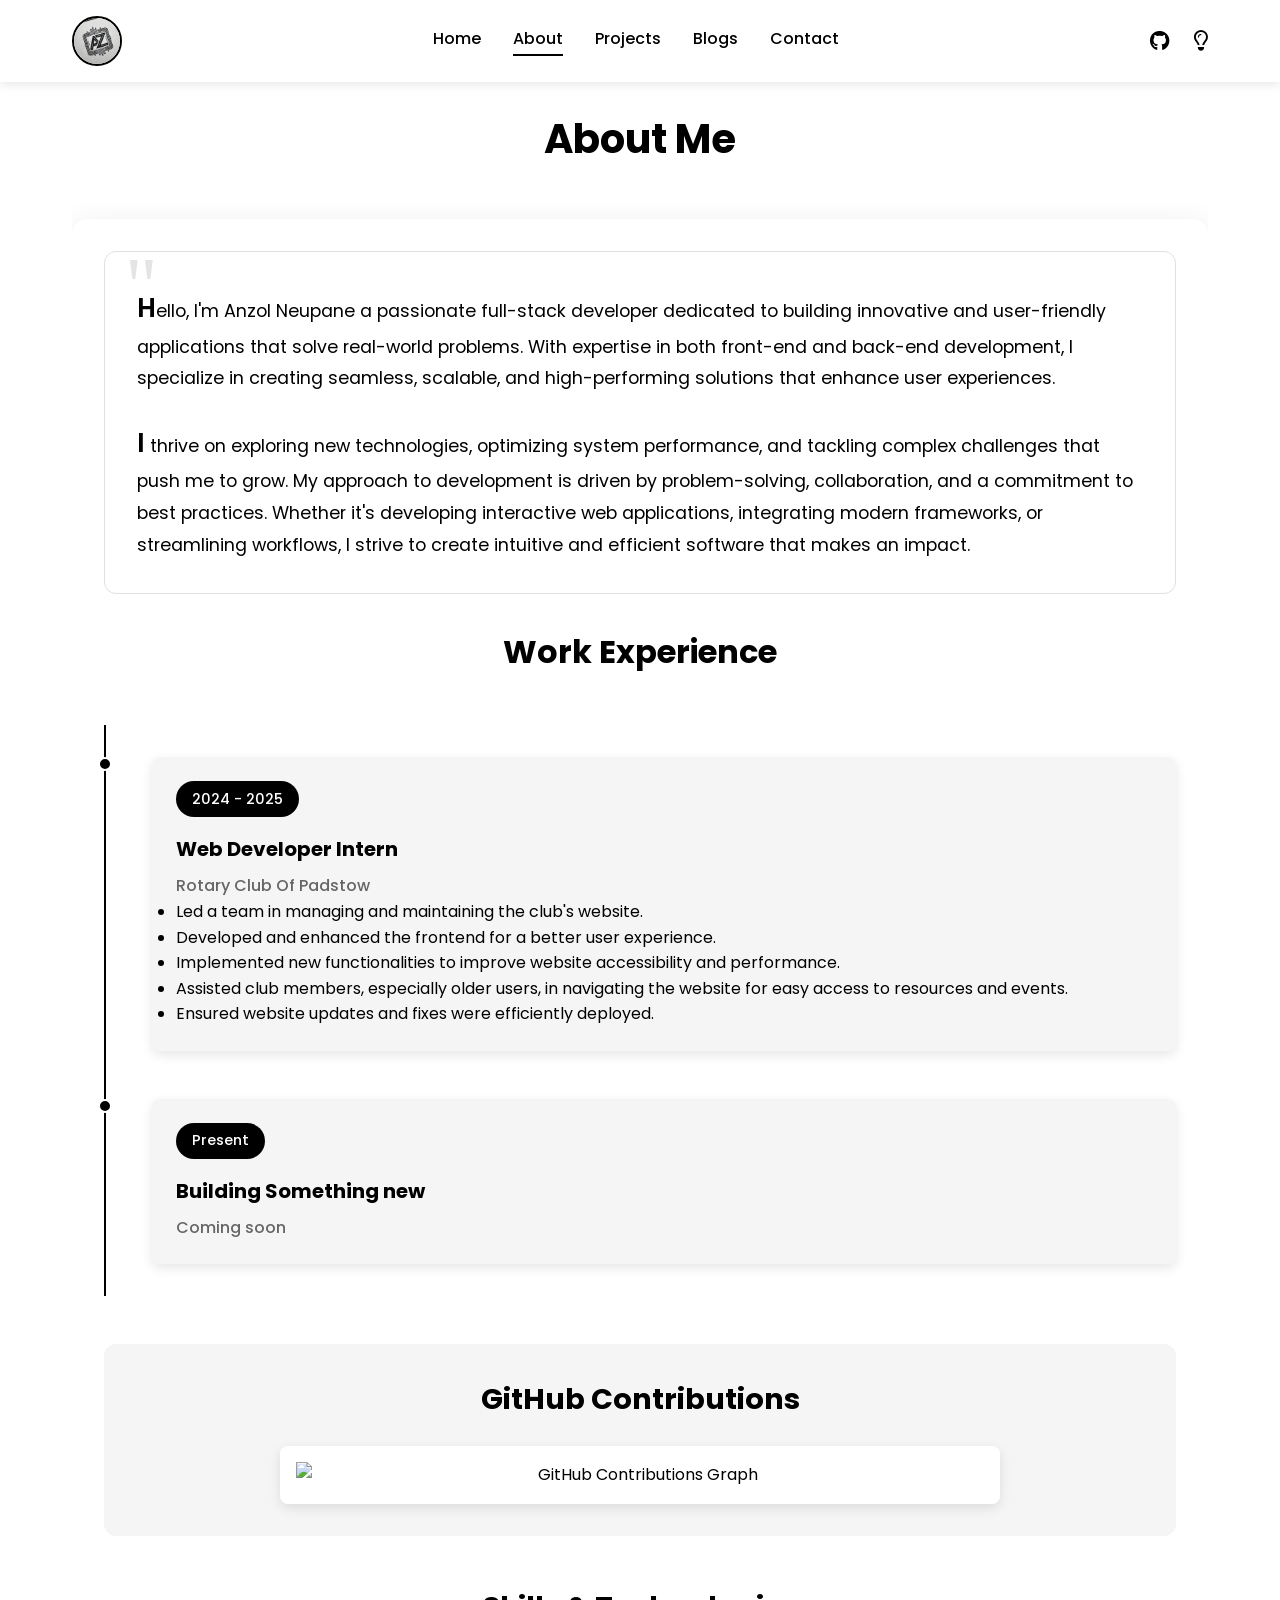
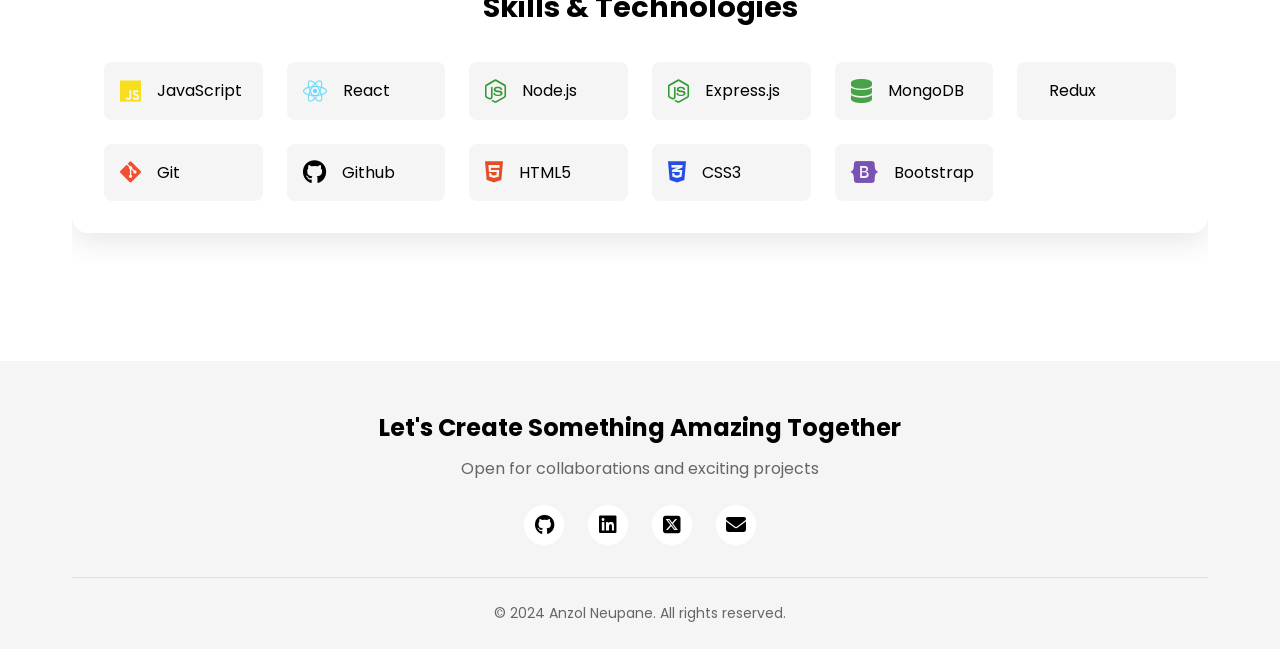
==== commit 542a3e3a: "about section edited" ====
--- a/about.html
+++ b/about.html
@@ -150,7 +150,7 @@
             </div>
         </section>
 
-        <!-- Get In Touch Section -->
+        <!-- Get In Touch Section
         <section id="contact" class="section">
             <h2 class="section-title">Get In Touch</h2>
             <form id="contact-form" class="contact-form">
@@ -168,7 +168,7 @@
                 </div>
                 <button type="submit" class="submit-btn">Send Message</button>
             </form>
-        </section>
+        </section> -->
     </main>
 
         <!-- Footer Section  -->
